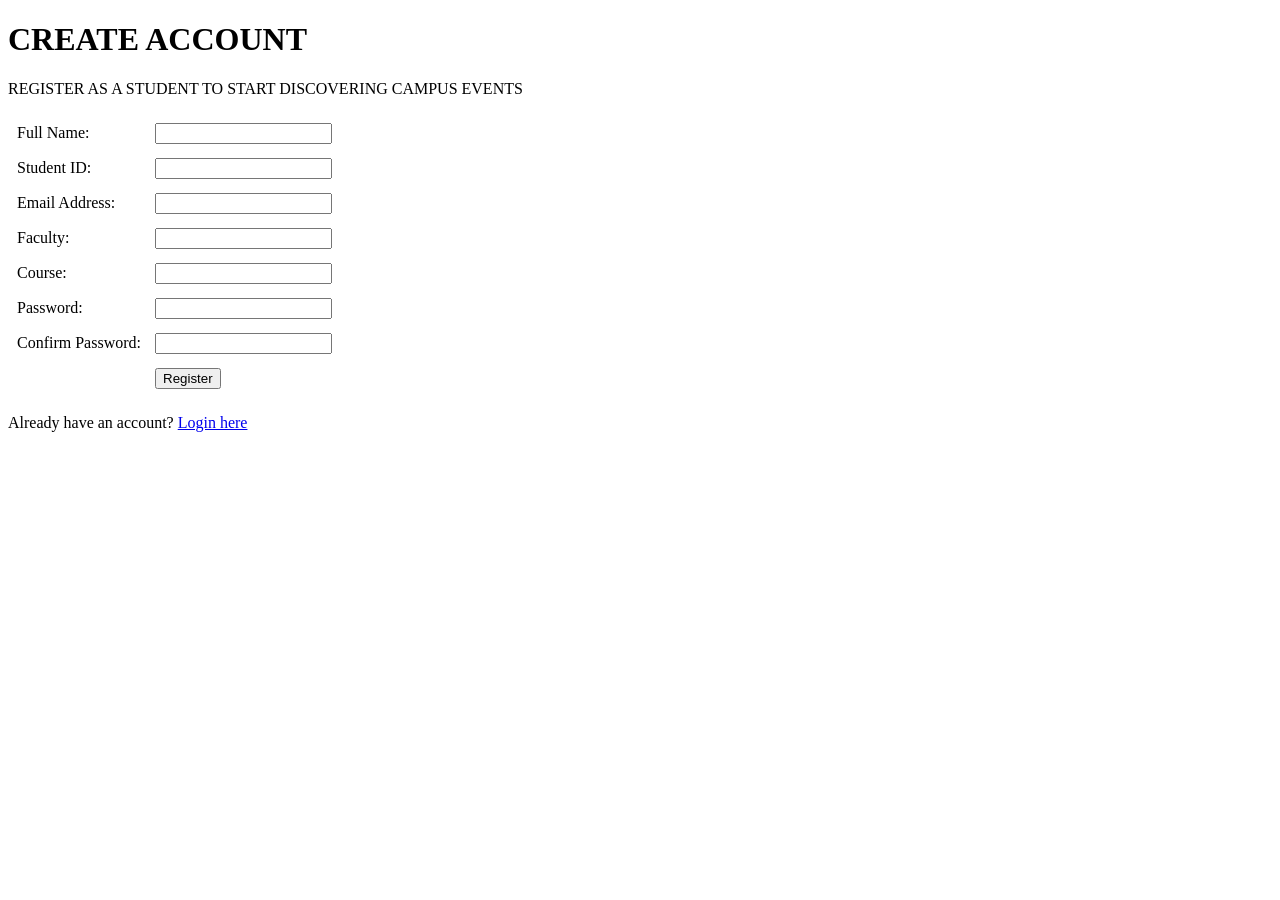
==== register.html @ cda1820b "Add admin and shared HTML pages" ====
<!doctype html>
<html>
  <head>
    <title>CampusConnect - Register</title>
    <meta charset="UTF-8" />
  </head>
  <body>
    <h1>CREATE ACCOUNT</h1>
    <p>REGISTER AS A STUDENT TO START DISCOVERING CAMPUS EVENTS</p>

    <form>
      <table border="0" cellspacing="4" cellpadding="5">
        <tr>
          <td>Full Name:</td>
          <td><input type="text" name="fullName" required /></td>
        </tr>
        <tr>
          <td>Student ID:</td>
          <td><input type="text" name="studentId" required /></td>
        </tr>
        <tr>
          <td>Email Address:</td>
          <td><input type="email" name="email" required /></td>
        </tr>
        <tr>
          <td>Faculty:</td>
          <td><input type="text" name="faculty" required /></td>
        </tr>
        <tr>
          <td>Course:</td>
          <td><input type="text" name="course" required /></td>
        </tr>
        <tr>
          <td>Password:</td>
          <td><input type="password" name="password" required /></td>
        </tr>
        <tr>
          <td>Confirm Password:</td>
          <td><input type="password" name="confirmPassword" required /></td>
        </tr>
        <tr>
          <td></td>
          <td><input type="button" value="Register" /></td>
        </tr>
      </table>
    </form>

    <p>
      Already have an account?
      <a href="index.html">Login here</a>
    </p>
  </body>
</html>
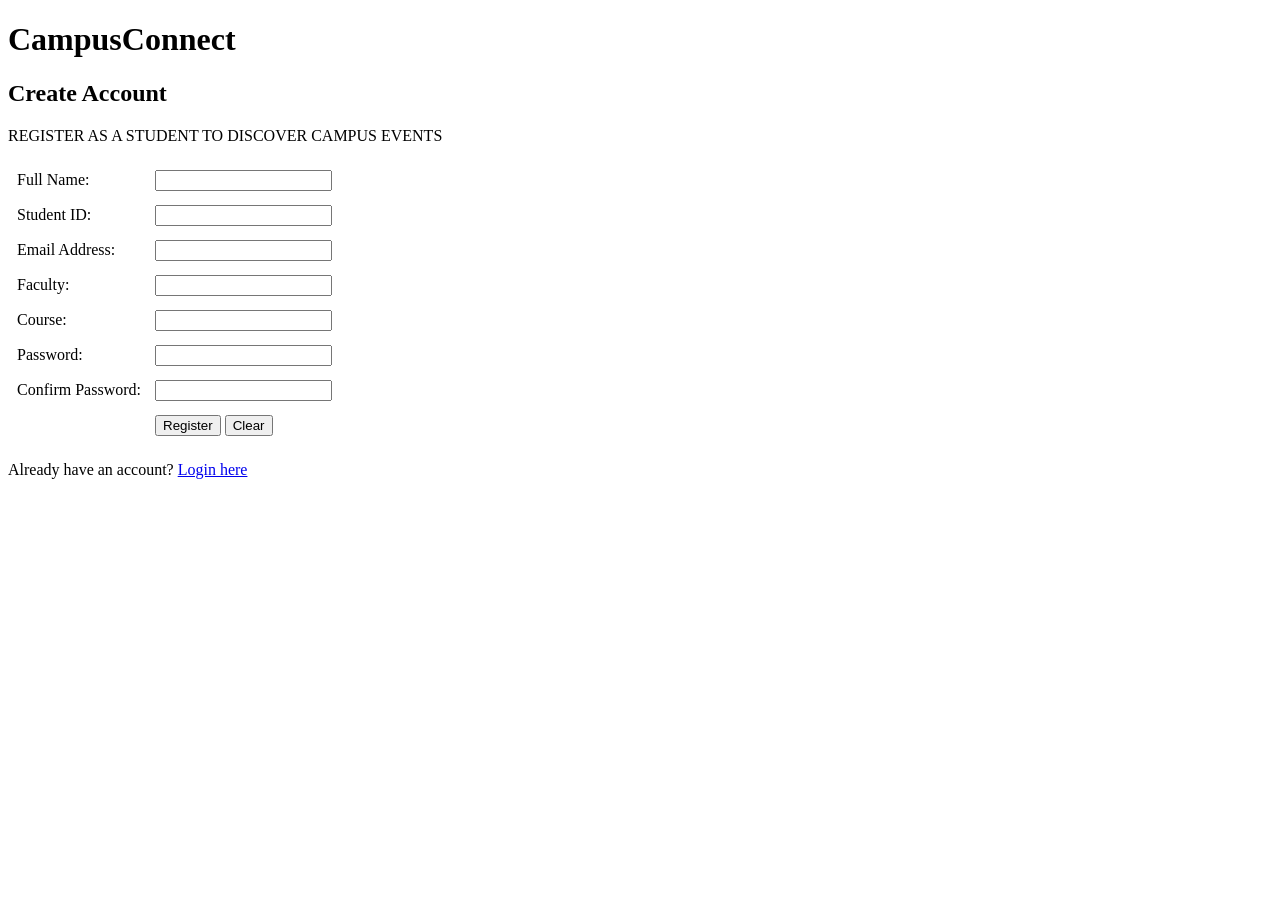
==== commit 540f0453: "Add functional storyboard buttons and navigation" ====
--- a/register.html
+++ b/register.html
@@ -1,27 +1,36 @@
 <!doctype html>
 <html>
   <head>
-    <title>CampusConnect - Register</title>
+    <title>CampusConnect - Create Account</title>
     <meta charset="UTF-8" />
   </head>
   <body>
-    <h1>CREATE ACCOUNT</h1>
-    <p>REGISTER AS A STUDENT TO START DISCOVERING CAMPUS EVENTS</p>
+    <h1>CampusConnect</h1>
+    <h2>Create Account</h2>
 
-    <form>
+    <p>REGISTER AS A STUDENT TO DISCOVER CAMPUS EVENTS</p>
+
+    <form onsubmit="return registerDemo(event);">
       <table border="0" cellspacing="4" cellpadding="5">
         <tr>
           <td>Full Name:</td>
-          <td><input type="text" name="fullName" required /></td>
+          <td>
+            <input type="text" name="fullName" required />
+          </td>
         </tr>
         <tr>
           <td>Student ID:</td>
-          <td><input type="text" name="studentId" required /></td>
+          <td>
+            <input type="text" name="studentId" required />
+          </td>
         </tr>
         <tr>
           <td>Email Address:</td>
-          <td><input type="email" name="email" required /></td>
+          <td>
+            <input type="email" name="email" required />
+          </td>
         </tr>
+
         <tr>
           <td>Faculty:</td>
           <td><input type="text" name="faculty" required /></td>
@@ -30,17 +39,30 @@
           <td>Course:</td>
           <td><input type="text" name="course" required /></td>
         </tr>
+
         <tr>
           <td>Password:</td>
-          <td><input type="password" name="password" required /></td>
+          <td>
+            <input type="password" id="password" name="password" required />
+          </td>
         </tr>
         <tr>
           <td>Confirm Password:</td>
-          <td><input type="password" name="confirmPassword" required /></td>
+          <td>
+            <input
+              type="password"
+              id="confirmPassword"
+              name="confirmPassword"
+              required
+            />
+          </td>
         </tr>
         <tr>
           <td></td>
-          <td><input type="button" value="Register" /></td>
+          <td>
+            <input type="submit" value="Register" />
+            <input type="reset" value="Clear" />
+          </td>
         </tr>
       </table>
     </form>
@@ -49,5 +71,26 @@
       Already have an account?
       <a href="index.html">Login here</a>
     </p>
+
+    <script>
+      function registerDemo(event) {
+        event.preventDefault();
+
+        var password = document.getElementById("password").value;
+
+        var confirmPassword = document.getElementById("confirmPassword").value;
+
+        if (password != confirmPassword) {
+          alert("Passwords do not match. Please try again.");
+          return false;
+        }
+
+        alert("Registration successful! (Storyboard demo only)");
+
+        window.location.href = "index.html";
+
+        return false;
+      }
+    </script>
   </body>
 </html>
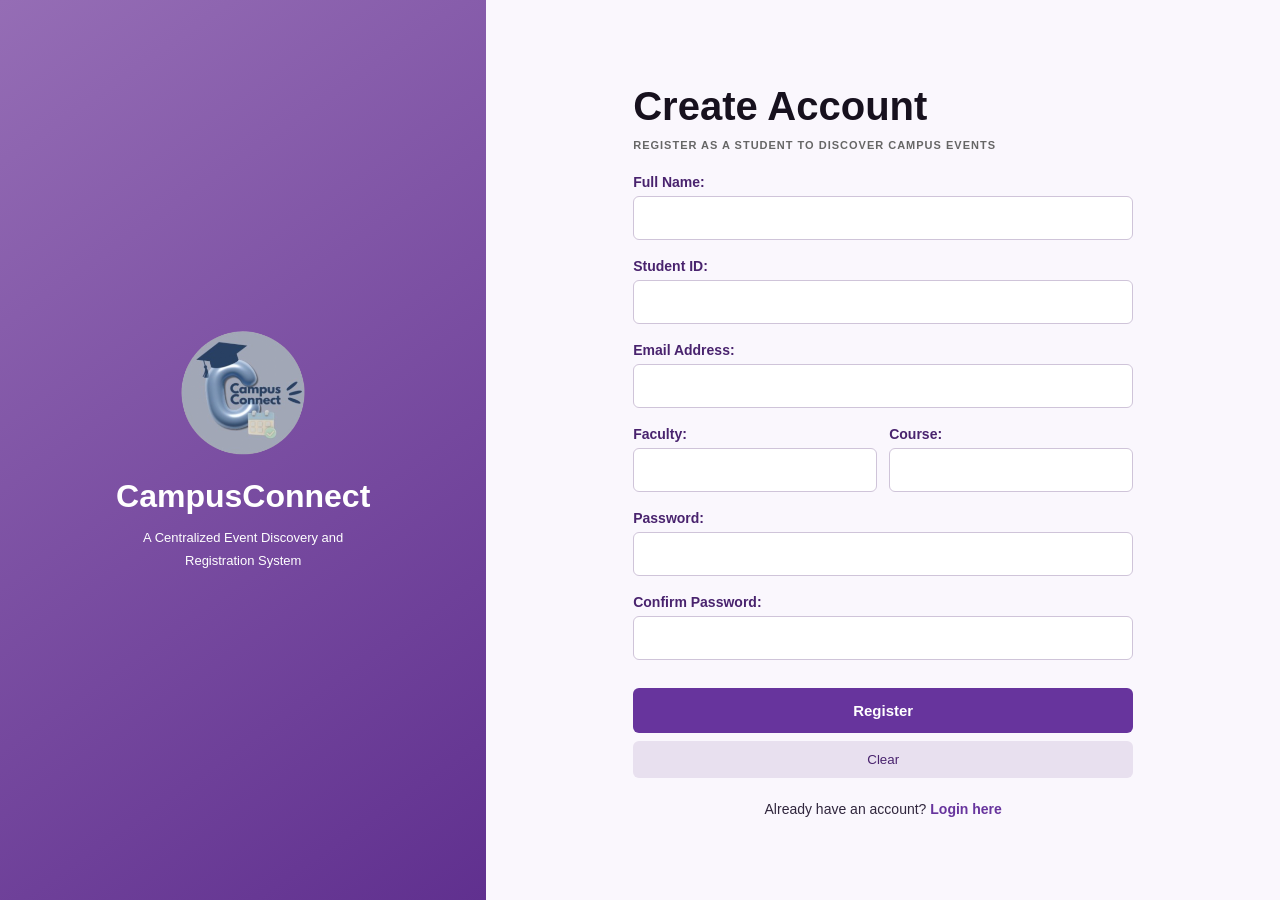
==== commit fced0bbf: "Complete CampusConnect interface styling and functionality" ====
--- a/register.html
+++ b/register.html
@@ -3,9 +3,14 @@
   <head>
     <title>CampusConnect - Create Account</title>
     <meta charset="UTF-8" />
+    <meta name="viewport" content="width=device-width, initial-scale=1.0" />
+    <link rel="stylesheet" href="css/style.css" />
   </head>
-  <body>
-    <h1>CampusConnect</h1>
+  <body class="register-page">
+    <h1>
+      <img src="images/logo.png" alt="CampusConnect Logo" class="auth-logo" />
+      CampusConnect
+    </h1>
     <h2>Create Account</h2>
 
     <p>REGISTER AS A STUDENT TO DISCOVER CAMPUS EVENTS</p>
--- a/css/style.css
+++ b/css/style.css
@@ -0,0 +1,2965 @@
+/* ====================================
+   CAMPUSCONNECT - SHARED STYLESHEET
+   ==================================== */
+
+/* GENERAL PAGE DESIGN */
+* {
+    box-sizing: border-box;
+}
+
+body {
+    font-family: Arial, sans-serif;
+    background-color: #f8f5fc;
+    color: #30263d;
+    margin: 0;
+    padding: 30px;
+}
+
+/* CAMPUSCONNECT HEADER */
+body>h1 {
+    background: linear-gradient(120deg, #542481, #9264b4);
+    color: white;
+    padding: 25px 30px;
+    margin: -30px -30px 20px;
+    font-size: 30px;
+}
+
+/* HEADINGS */
+h2 {
+    color: #49236e;
+    font-size: 27px;
+    margin-top: 25px;
+}
+
+h3 {
+    color: #67349d;
+    font-size: 19px;
+}
+
+/* NAVIGATION LINKS */
+body>a {
+    display: inline-block;
+    padding: 11px 17px;
+    margin: 5px 3px;
+    background-color: white;
+    color: #67349d;
+    border-radius: 6px;
+    font-weight: bold;
+    text-decoration: none;
+}
+
+body>a:hover {
+    background-color: #67349d;
+    color: white;
+}
+
+/* NORMAL LINKS */
+a {
+    color: #67349d;
+    text-decoration: none;
+}
+
+a:hover {
+    text-decoration: underline;
+}
+
+/* HORIZONTAL LINE */
+hr {
+    border: none;
+    border-top: 1px solid #e2d6ed;
+    margin: 20px 0;
+}
+
+/* DATA TABLES */
+table[border="1"] {
+    width: 100%;
+    background-color: white;
+    border-collapse: collapse;
+    border: 1px solid #e3dbea;
+    border-radius: 8px;
+    overflow: hidden;
+    box-shadow: 0 3px 12px rgba(75, 35, 110, 0.08);
+}
+
+table[border="1"] th {
+    background-color: #67349d;
+    color: white;
+    padding: 14px;
+    text-align: left;
+    border: 1px solid #e3dbea;
+}
+
+table[border="1"] td {
+    padding: 13px;
+    border: 1px solid #e3dbea;
+}
+
+table[border="1"] tr:hover td {
+    background-color: #f5edfb;
+}
+
+/* FORM TABLES */
+table[border="0"] {
+    background-color: transparent;
+}
+
+table[border="0"] td {
+    padding: 7px;
+}
+
+/* INPUT FIELDS */
+input[type="text"],
+input[type="email"],
+input[type="password"],
+input[type="number"],
+input[type="date"],
+input[type="time"],
+select,
+textarea {
+    padding: 11px;
+    border: 1px solid #cfc4d9;
+    border-radius: 6px;
+    font-family: Arial, sans-serif;
+    font-size: 14px;
+    background-color: white;
+}
+
+input:focus,
+select:focus,
+textarea:focus {
+    outline: 2px solid #b58cda;
+    outline-offset: 1px;
+}
+
+/* BUTTONS */
+input[type="button"],
+input[type="submit"],
+button {
+    background-color: #67349d;
+    color: white;
+    border: none;
+    border-radius: 6px;
+    padding: 11px 18px;
+    font-size: 14px;
+    font-weight: bold;
+    cursor: pointer;
+}
+
+input[type="button"]:hover,
+input[type="submit"]:hover,
+button:hover {
+    background-color: #50267f;
+}
+
+/* RESET BUTTON */
+input[type="reset"],
+input[value="Reset"] {
+    background-color: #e8e0ef;
+    color: #49236e;
+    border: none;
+    border-radius: 6px;
+    padding: 11px 18px;
+    cursor: pointer;
+}
+
+input[type="reset"]:hover,
+input[value="Reset"]:hover {
+    background-color: #d5c6e3;
+}
+
+/* REVOKE ACCESS BUTTON */
+input[value="Revoke Access"] {
+    background-color: #b83d56;
+    color: white;
+}
+
+input[value="Revoke Access"]:hover {
+    background-color: #922b43;
+}
+
+/* FORM CONTAINERS */
+body>form {
+    background-color: white;
+    padding: 20px;
+    border: 1px solid #e8e0ef;
+    border-radius: 8px;
+    max-width: 100%;
+    width: fit-content;
+}
+
+/* MOBILE VIEW */
+@media (max-width: 768px) {
+    body {
+        padding: 15px;
+    }
+
+    body>h1 {
+        margin: -15px -15px 20px;
+        padding: 20px;
+    }
+
+    table[border="1"] {
+        font-size: 12px;
+    }
+
+    table[border="1"] th,
+    table[border="1"] td {
+        padding: 8px;
+    }
+
+    input[type="text"],
+    input[type="email"],
+    select {
+        max-width: 100%;
+    }
+}
+
+/* ====================================
+   CAMPUSCONNECT - LOGIN PAGE
+   ==================================== */
+
+body.login-page {
+    display: grid;
+    grid-template-columns: 38% 62%;
+    grid-template-rows: 1fr auto auto auto auto 1fr;
+    min-height: 100vh;
+    margin: 0;
+    padding: 0;
+    background-color: #faf7fd;
+    font-family: Arial, sans-serif;
+}
+
+/* LEFT PURPLE SECTION */
+body.login-page>h1 {
+    grid-column: 1;
+    grid-row: 1 / 7;
+
+    display: flex;
+    flex-direction: column;
+    align-items: center;
+    justify-content: center;
+
+    min-height: 100vh;
+    margin: 0;
+    padding: 30px;
+
+    background: linear-gradient(145deg, #956db5, #60308f);
+    color: white;
+    text-align: center;
+    font-size: 32px;
+}
+
+/* LOGO SYMBOL */
+body.login-page>h1::before {
+    content: "🎓";
+    display: block;
+    font-size: 65px;
+    margin-bottom: 15px;
+}
+
+/* SYSTEM DESCRIPTION */
+body.login-page>h1::after {
+    content: "A Centralized Event Discovery and Registration System";
+    display: block;
+    font-size: 13px;
+    font-weight: normal;
+    line-height: 1.7;
+    max-width: 230px;
+    margin-top: 12px;
+}
+
+/* RIGHT SECTION HEADING */
+body.login-page>h2 {
+    grid-column: 2;
+    grid-row: 2;
+
+    width: min(460px, 85%);
+    margin: 0 auto 10px;
+
+    color: #17111e;
+    font-size: 40px;
+}
+
+/* SUBTITLE */
+body.login-page>p:first-of-type {
+    grid-column: 2;
+    grid-row: 3;
+
+    width: min(460px, 85%);
+    margin: 0 auto 25px;
+
+    color: #666;
+    font-size: 12px;
+    font-weight: bold;
+    letter-spacing: 1px;
+}
+
+/* LOGIN FORM */
+body.login-page>form {
+    grid-column: 2;
+    grid-row: 4;
+
+    width: min(460px, 85%);
+    max-width: none;
+    margin: 0 auto;
+    padding: 25px;
+
+    background-color: white;
+    border: 1px solid #e6dcec;
+    border-radius: 10px;
+    box-shadow: 0 5px 20px rgba(80, 40, 120, 0.08);
+}
+
+/* LOGIN FORM TABLE */
+body.login-page form table {
+    width: 100%;
+}
+
+/* FORM LABELS */
+body.login-page form td {
+    padding: 9px 5px;
+    font-size: 14px;
+}
+
+/* TEXT FIELDS */
+body.login-page input[type="text"],
+body.login-page input[type="password"] {
+    width: 100%;
+    padding: 12px;
+    border: 1px solid #cfc4d9;
+    border-radius: 6px;
+}
+
+/* RADIO BUTTONS */
+body.login-page input[type="radio"] {
+    accent-color: #67349d;
+    cursor: pointer;
+}
+
+/* LOGIN BUTTON */
+body.login-page input[type="submit"] {
+    width: 100%;
+    padding: 13px;
+    margin-top: 15px;
+
+    background-color: #67349d;
+    color: white;
+    border: none;
+    border-radius: 6px;
+
+    font-size: 15px;
+    font-weight: bold;
+    cursor: pointer;
+}
+
+body.login-page input[type="submit"]:hover {
+    background-color: #50267f;
+}
+
+/* REGISTER LINK */
+body.login-page>p:last-of-type {
+    grid-column: 2;
+    grid-row: 5;
+
+    width: min(460px, 85%);
+    margin: 20px auto 0;
+
+    text-align: center;
+    font-size: 14px;
+}
+
+body.login-page>p:last-of-type a {
+    color: #67349d;
+    font-weight: bold;
+}
+
+/* MOBILE SCREEN */
+@media (max-width: 768px) {
+
+    body.login-page {
+        grid-template-columns: 100%;
+        grid-template-rows: auto auto auto auto auto;
+        padding-bottom: 35px;
+    }
+
+    body.login-page>h1 {
+        grid-column: 1;
+        grid-row: 1;
+        min-height: 200px;
+        font-size: 26px;
+    }
+
+    body.login-page>h2 {
+        grid-column: 1;
+        grid-row: 2;
+        margin-top: 30px;
+        font-size: 32px;
+    }
+
+    body.login-page>p:first-of-type {
+        grid-column: 1;
+        grid-row: 3;
+    }
+
+    body.login-page>form {
+        grid-column: 1;
+        grid-row: 4;
+        padding: 15px;
+    }
+
+    body.login-page>p:last-of-type {
+        grid-column: 1;
+        grid-row: 5;
+    }
+}
+
+/* ====================================
+   CAMPUSCONNECT - REGISTER PAGE
+   ==================================== */
+
+body.register-page {
+    display: grid;
+    grid-template-columns: 38% 62%;
+    grid-template-rows: 1fr auto auto auto auto 1fr;
+    min-height: 100vh;
+    margin: 0;
+    padding: 0;
+    background-color: #faf7fd;
+    font-family: Arial, sans-serif;
+}
+
+/* LEFT PURPLE SECTION */
+body.register-page>h1 {
+    grid-column: 1;
+    grid-row: 1 / 7;
+
+    display: flex;
+    flex-direction: column;
+    align-items: center;
+    justify-content: center;
+
+    min-height: 100vh;
+    margin: 0;
+    padding: 30px;
+
+    background: linear-gradient(145deg, #956db5, #60308f);
+    color: white;
+    text-align: center;
+    font-size: 32px;
+}
+
+/* LOGO SYMBOL */
+body.register-page>h1::before {
+    content: "🎓";
+    display: block;
+    font-size: 65px;
+    margin-bottom: 15px;
+}
+
+/* SYSTEM DESCRIPTION */
+body.register-page>h1::after {
+    content: "A Centralized Event Discovery and Registration System";
+    display: block;
+    font-size: 13px;
+    font-weight: normal;
+    line-height: 1.7;
+    max-width: 230px;
+    margin-top: 12px;
+}
+
+/* CREATE ACCOUNT HEADING */
+body.register-page>h2 {
+    grid-column: 2;
+    grid-row: 2;
+
+    width: min(500px, 88%);
+    margin: 0 auto 10px;
+
+    color: #17111e;
+    font-size: 40px;
+}
+
+/* SUBTITLE */
+body.register-page>p:first-of-type {
+    grid-column: 2;
+    grid-row: 3;
+
+    width: min(500px, 88%);
+    margin: 0 auto 20px;
+
+    color: #666;
+    font-size: 11px;
+    font-weight: bold;
+    letter-spacing: 1px;
+}
+
+/* REGISTRATION FORM */
+body.register-page>form {
+    grid-column: 2;
+    grid-row: 4;
+
+    width: min(500px, 88%);
+    max-width: none;
+    margin: 0 auto;
+    padding: 0;
+
+    background: transparent;
+    border: none;
+    border-radius: 0;
+    box-shadow: none;
+}
+
+/* FORM TABLE LAYOUT */
+body.register-page form table {
+    display: block;
+    width: 100%;
+}
+
+body.register-page form tbody {
+    display: grid;
+    grid-template-columns: 1fr 1fr;
+    gap: 12px;
+}
+
+/* EACH FORM ROW */
+body.register-page form tr {
+    display: flex;
+    flex-direction: column;
+    grid-column: span 2;
+    min-width: 0;
+}
+
+/* FACULTY AND COURSE SIDE BY SIDE */
+body.register-page form tr:nth-child(4),
+body.register-page form tr:nth-child(5) {
+    grid-column: span 1;
+}
+
+/* FORM CELLS */
+body.register-page form td {
+    display: block;
+    width: 100%;
+    padding: 3px 0;
+    font-size: 14px;
+}
+
+/* FIELD LABELS */
+body.register-page form td:first-child {
+    color: #49236e;
+    font-weight: bold;
+}
+
+/* TEXT INPUTS */
+body.register-page input[type="text"],
+body.register-page input[type="email"],
+body.register-page input[type="password"] {
+    width: 100%;
+    height: 44px;
+    padding: 12px;
+
+    background-color: white;
+    border: 1px solid #cfc4d9;
+    border-radius: 6px;
+    font-size: 14px;
+}
+
+/* INPUT FOCUS */
+body.register-page input:focus {
+    outline: 2px solid #b58cda;
+    outline-offset: 1px;
+}
+
+/* REGISTER BUTTON ROW */
+body.register-page form tr:last-child td:first-child:empty {
+    display: none;
+}
+
+/* REGISTER BUTTON */
+body.register-page input[type="submit"] {
+    width: 100%;
+    height: 45px;
+    margin-top: 10px;
+
+    background-color: #67349d;
+    color: white;
+    border: none;
+    border-radius: 6px;
+
+    font-size: 15px;
+    font-weight: bold;
+    cursor: pointer;
+}
+
+body.register-page input[type="submit"]:hover {
+    background-color: #50267f;
+}
+
+/* CLEAR BUTTON, IF PRESENT */
+body.register-page input[type="reset"] {
+    width: 100%;
+    margin-top: 8px;
+}
+
+/* LOGIN LINK */
+body.register-page>p:last-of-type {
+    grid-column: 2;
+    grid-row: 5;
+
+    width: min(500px, 88%);
+    margin: 20px auto 0;
+
+    text-align: center;
+    font-size: 14px;
+}
+
+body.register-page>p:last-of-type a {
+    color: #67349d;
+    font-weight: bold;
+}
+
+/* MOBILE SCREEN */
+@media (max-width: 768px) {
+
+    body.register-page {
+        grid-template-columns: 100%;
+        grid-template-rows: auto auto auto auto auto;
+        padding-bottom: 35px;
+    }
+
+    body.register-page>h1 {
+        grid-column: 1;
+        grid-row: 1;
+        min-height: 190px;
+        font-size: 26px;
+    }
+
+    body.register-page>h2 {
+        grid-column: 1;
+        grid-row: 2;
+        margin-top: 30px;
+        font-size: 32px;
+    }
+
+    body.register-page>p:first-of-type {
+        grid-column: 1;
+        grid-row: 3;
+    }
+
+    body.register-page>form {
+        grid-column: 1;
+        grid-row: 4;
+    }
+
+    body.register-page>p:last-of-type {
+        grid-column: 1;
+        grid-row: 5;
+    }
+}
+
+@media (max-width: 480px) {
+
+    body.register-page form tr:nth-child(4),
+    body.register-page form tr:nth-child(5) {
+        grid-column: span 2;
+    }
+}
+
+/* ====================================
+   CAMPUSCONNECT - ADMIN DASHBOARD
+   ==================================== */
+
+/* ADMIN PAGE BACKGROUND */
+body.admin-page {
+    background-color: #f8f5fc;
+    min-height: 100vh;
+    padding: 30px;
+    color: #30263d;
+}
+
+/* HEADER */
+body.admin-page>h1 {
+    background: linear-gradient(120deg, #542481, #9264b4);
+    color: white;
+    padding: 28px 35px;
+    margin: -30px -30px 25px;
+    font-size: 30px;
+}
+
+/* NAVIGATION */
+body.admin-page>a {
+    display: inline-block;
+    background-color: white;
+    color: #67349d;
+    padding: 12px 20px;
+    margin: 3px;
+    border-radius: 7px;
+    font-weight: bold;
+    text-decoration: none;
+}
+
+body.admin-page>a:hover {
+    background-color: #67349d;
+    color: white;
+}
+
+/* DIVIDER */
+body.admin-page>hr {
+    border: none;
+    border-top: 1px solid #e3d9ec;
+    margin: 25px 0;
+}
+
+/* SECTION HEADINGS */
+body.admin-page>h2 {
+    color: #49236e;
+    font-size: 28px;
+    margin-bottom: 25px;
+}
+
+body.admin-page>h3 {
+    color: #67349d;
+    font-size: 20px;
+    margin-top: 30px;
+    margin-bottom: 18px;
+}
+
+/* ====================================
+   SYSTEM OVERVIEW STATISTICS
+   ==================================== */
+
+body.admin-page>table[border="1"]:first-of-type {
+    width: 100%;
+    background: transparent;
+    border: none;
+    border-collapse: separate;
+    border-spacing: 12px 0;
+    box-shadow: none;
+    table-layout: fixed;
+}
+
+/* STATISTIC TITLES */
+body.admin-page>table:first-of-type th {
+    background-color: #eee5f6;
+    color: #67349d;
+    text-align: center;
+    font-size: 15px;
+    padding: 20px;
+    border: 1px solid #e5d9f0;
+    border-bottom: none;
+    border-radius: 10px 10px 0 0;
+}
+
+/* STATISTIC NUMBERS */
+body.admin-page>table:first-of-type td {
+    background-color: white;
+    color: #67349d;
+    text-align: center;
+    font-size: 36px;
+    font-weight: bold;
+    padding: 20px;
+    border: 1px solid #e5d9f0;
+    border-top: none;
+    border-radius: 0 0 10px 10px;
+}
+
+/* ====================================
+   SEARCH ORGANIZER FORM
+   ==================================== */
+
+body.admin-page>form {
+    background-color: white;
+    padding: 22px;
+    border: 1px solid #e5d9f0;
+    border-radius: 10px;
+    width: fit-content;
+    max-width: 100%;
+    box-shadow: 0 3px 12px rgba(75, 35, 110, 0.05);
+}
+
+body.admin-page form table {
+    background-color: transparent;
+}
+
+body.admin-page form td {
+    padding: 8px;
+}
+
+body.admin-page input[type="text"] {
+    padding: 12px;
+    border: 1px solid #cfc4d9;
+    border-radius: 6px;
+    font-size: 14px;
+}
+
+/* SEARCH BUTTON */
+body.admin-page input[value="Search"] {
+    background-color: #67349d;
+    color: white;
+    border: none;
+    padding: 12px 20px;
+    border-radius: 6px;
+    cursor: pointer;
+}
+
+body.admin-page input[value="Search"]:hover {
+    background-color: #50267f;
+}
+
+/* RESET BUTTON */
+body.admin-page input[value="Reset"] {
+    background-color: #e8e0ef;
+    color: #49236e;
+    border: none;
+    padding: 12px 20px;
+    border-radius: 6px;
+    cursor: pointer;
+}
+
+/* ====================================
+   ORGANIZER INFORMATION TABLE
+   ==================================== */
+
+body.admin-page>table[border="1"]:last-of-type {
+    width: 100%;
+    border-collapse: collapse;
+    background-color: white;
+    border: 1px solid #e3dbea;
+    border-radius: 10px;
+    overflow: hidden;
+    box-shadow: 0 4px 15px rgba(75, 35, 110, 0.07);
+}
+
+body.admin-page>table:last-of-type th {
+    background-color: #67349d;
+    color: white;
+    padding: 16px;
+    text-align: left;
+}
+
+body.admin-page>table:last-of-type td {
+    padding: 15px;
+    border: 1px solid #e3dbea;
+}
+
+body.admin-page>table:last-of-type tr:hover td {
+    background-color: #f3ebfa;
+}
+
+/* VIEW BUTTON */
+body.admin-page input[value="View"] {
+    background-color: #67349d;
+    color: white;
+    border: none;
+    border-radius: 6px;
+    padding: 10px 20px;
+    font-weight: bold;
+    cursor: pointer;
+}
+
+body.admin-page input[value="View"]:hover {
+    background-color: #50267f;
+}
+
+/* MOBILE SCREEN */
+@media (max-width: 768px) {
+    body.admin-page {
+        padding: 15px;
+    }
+
+    body.admin-page>h1 {
+        margin: -15px -15px 20px;
+    }
+
+    body.admin-page>table:first-of-type th {
+        font-size: 12px;
+        padding: 12px 5px;
+    }
+
+    body.admin-page>table:first-of-type td {
+        font-size: 24px;
+        padding: 12px 5px;
+    }
+
+    body.admin-page>table:last-of-type {
+        display: block;
+        overflow-x: auto;
+    }
+
+    body.admin-page>form {
+        overflow-x: auto;
+    }
+}
+
+/* ====================================
+   CAMPUSCONNECT - MONITOR EVENTS
+   ==================================== */
+
+/* PAGE BACKGROUND */
+body.monitor-events-page {
+    background-color: #f8f5fc;
+    min-height: 100vh;
+}
+
+/* EVENT OVERVIEW CARDS */
+body.monitor-events-page>table[border="1"]:first-of-type {
+    width: 100%;
+    border: none;
+    border-collapse: separate;
+    border-spacing: 12px 0;
+    table-layout: fixed;
+    background: transparent;
+    box-shadow: none;
+}
+
+/* CARD HEADINGS */
+body.monitor-events-page>table:first-of-type th {
+    background-color: #eee5f6;
+    color: #67349d;
+    text-align: center;
+    padding: 20px;
+    border: 1px solid #e5d9f0;
+    border-bottom: none;
+    border-radius: 10px 10px 0 0;
+}
+
+/* CARD NUMBERS */
+body.monitor-events-page>table:first-of-type td {
+    background-color: white;
+    color: #67349d;
+    font-size: 36px;
+    font-weight: bold;
+    text-align: center;
+    padding: 20px;
+    border: 1px solid #e5d9f0;
+    border-top: none;
+    border-radius: 0 0 10px 10px;
+}
+
+/* SEARCH EVENTS SECTION */
+body.monitor-events-page>form {
+    background-color: white;
+    padding: 22px;
+    border: 1px solid #e5d9f0;
+    border-radius: 10px;
+    width: fit-content;
+    max-width: 100%;
+    overflow-x: auto;
+    box-shadow: 0 3px 12px rgba(75, 35, 110, 0.05);
+}
+
+/* EVENT LIST */
+body.monitor-events-page>table[border="1"]:last-of-type {
+    width: 100%;
+    border-collapse: collapse;
+    background-color: white;
+    border-radius: 10px;
+    overflow: hidden;
+    box-shadow: 0 4px 15px rgba(75, 35, 110, 0.07);
+}
+
+/* EVENT TABLE HEADER */
+body.monitor-events-page>table:last-of-type th {
+    background-color: #67349d;
+    color: white;
+    padding: 15px;
+    text-align: left;
+}
+
+/* EVENT TABLE DATA */
+body.monitor-events-page>table:last-of-type td {
+    padding: 14px;
+    border: 1px solid #e3dbea;
+}
+
+/* HOVER EFFECT */
+body.monitor-events-page>table:last-of-type tr:hover td {
+    background-color: #f3ebfa;
+}
+
+/* VIEW EVENT BUTTON */
+body.monitor-events-page input[value="View"] {
+    background-color: #67349d;
+    color: white;
+    border-radius: 6px;
+    padding: 10px 18px;
+}
+
+body.monitor-events-page input[value="View"]:hover {
+    background-color: #50267f;
+}
+
+/* MOBILE SCREEN */
+@media (max-width: 768px) {
+    body.monitor-events-page>table:first-of-type th {
+        font-size: 12px;
+        padding: 10px 5px;
+    }
+
+    body.monitor-events-page>table:first-of-type td {
+        font-size: 24px;
+        padding: 12px 5px;
+    }
+
+    body.monitor-events-page>table:last-of-type {
+        display: block;
+        overflow-x: auto;
+    }
+}
+
+/* ====================================
+   STUDENT DASHBOARD
+   ==================================== */
+
+body.student-page {
+    background-color: #f8f5fc;
+    min-height: 100vh;
+    margin: 0;
+    padding: 0;
+}
+
+/* NAVIGATION BAR */
+body.student-page>header {
+    background: linear-gradient(120deg, #542481, #9264b4);
+    padding: 15px 30px;
+}
+
+body.student-page header nav table {
+    width: 100%;
+    border-collapse: collapse;
+    background: transparent;
+}
+
+body.student-page header nav td {
+    border: none;
+    padding: 12px;
+}
+
+body.student-page header strong {
+    color: white;
+    font-size: 25px;
+}
+
+body.student-page header nav a {
+    color: white;
+    font-size: 15px;
+    font-weight: bold;
+    text-decoration: none;
+    padding: 12px 16px;
+    border-radius: 6px;
+}
+
+body.student-page header nav a:hover {
+    background-color: rgba(255, 255, 255, 0.2);
+}
+
+/* ACTIVE DASHBOARD LINK */
+body.student-page header nav a[href="student-dashboard.html"] {
+    background-color: rgba(255, 255, 255, 0.2);
+}
+
+/* MAIN CONTENT */
+body.student-page main {
+    padding: 35px;
+}
+
+/* DASHBOARD HEADER */
+body.student-page .dashboard-header h1 {
+    color: #49236e;
+    font-size: 30px;
+    margin-bottom: 10px;
+}
+
+body.student-page .dashboard-header p {
+    color: #665875;
+    font-size: 16px;
+    margin-bottom: 30px;
+}
+
+/* ====================================
+   EVENT OVERVIEW CARDS
+   ==================================== */
+
+body.student-page .event-overview table {
+    width: 100%;
+    border-collapse: separate;
+    border-spacing: 12px;
+    table-layout: fixed;
+    background: transparent;
+}
+
+body.student-page .event-overview td {
+    background-color: white;
+    border: 1px solid #e5d9f0;
+    border-radius: 10px;
+    text-align: center;
+    padding: 30px 15px;
+    box-shadow: 0 4px 12px rgba(75, 35, 110, 0.06);
+}
+
+body.student-page .event-overview td:hover {
+    background-color: #f3ebfa;
+}
+
+/* STATISTIC NUMBERS */
+body.student-page .event-overview h2 {
+    color: #67349d;
+    font-size: 38px;
+    margin: 0 0 12px;
+}
+
+/* STATISTIC LABELS */
+body.student-page .event-overview a {
+    color: #67349d;
+    font-size: 16px;
+    font-weight: bold;
+    text-decoration: none;
+}
+
+body.student-page .event-overview a:hover {
+    text-decoration: underline;
+}
+
+/* ====================================
+   UPCOMING EVENTS
+   ==================================== */
+
+body.student-page .upcoming-events {
+    margin-top: 35px;
+}
+
+body.student-page .upcoming-events h2 {
+    color: #49236e;
+    font-size: 26px;
+    margin-bottom: 15px;
+}
+
+body.student-page .upcoming-events>a {
+    display: inline-block;
+    color: #67349d;
+    font-weight: bold;
+    text-decoration: none;
+    margin-bottom: 20px;
+}
+
+body.student-page .upcoming-events>a:hover {
+    text-decoration: underline;
+}
+
+/* UPCOMING EVENT TABLE */
+body.student-page .upcoming-events table {
+    width: 100%;
+    border-collapse: collapse;
+    background-color: white;
+    border-radius: 10px;
+    overflow: hidden;
+    box-shadow: 0 4px 15px rgba(75, 35, 110, 0.07);
+}
+
+body.student-page .upcoming-events th {
+    background-color: #67349d;
+    color: white;
+    padding: 16px;
+    text-align: left;
+}
+
+body.student-page .upcoming-events td {
+    padding: 16px;
+    border: 1px solid #e3dbea;
+}
+
+body.student-page .upcoming-events tbody tr:hover td {
+    background-color: #f3ebfa;
+}
+
+/* MOBILE VIEW */
+@media (max-width: 768px) {
+    body.student-page>header {
+        padding: 12px;
+        overflow-x: auto;
+    }
+
+    body.student-page header nav table {
+        min-width: 550px;
+    }
+
+    body.student-page main {
+        padding: 15px;
+    }
+
+    body.student-page .event-overview table,
+    body.student-page .event-overview tbody,
+    body.student-page .event-overview tr,
+    body.student-page .event-overview td {
+        display: block;
+        width: 100%;
+    }
+
+    body.student-page .event-overview table {
+        border-spacing: 0;
+    }
+
+    body.student-page .event-overview td {
+        margin-bottom: 12px;
+    }
+
+    body.student-page .upcoming-events table {
+        display: block;
+        overflow-x: auto;
+    }
+}
+
+/* ====================================
+   CAMPUSCONNECT - DISCOVER EVENTS
+   ==================================== */
+
+/* PAGE BACKGROUND */
+body.student-events-page {
+    background-color: #f8f5fc;
+    min-height: 100vh;
+}
+
+/* PAGE HEADER */
+body.student-events-page .page-header {
+    margin-bottom: 30px;
+}
+
+body.student-events-page .page-header h1 {
+    color: #49236e;
+    font-size: 30px;
+    margin-bottom: 10px;
+}
+
+body.student-events-page .page-header p {
+    color: #665875;
+    font-size: 16px;
+}
+
+/* ====================================
+   SEARCH AND FILTER SECTION
+   ==================================== */
+
+body.student-events-page .search-filter {
+    background-color: white;
+    padding: 20px;
+    border: 1px solid #e5d9f0;
+    border-radius: 10px;
+    margin-bottom: 30px;
+    box-shadow: 0 3px 12px rgba(75, 35, 110, 0.05);
+}
+
+body.student-events-page .search-filter table {
+    width: 100%;
+    border-collapse: separate;
+    border-spacing: 5px;
+}
+
+body.student-events-page .search-filter td {
+    padding: 5px;
+}
+
+/* SEARCH INPUT */
+body.student-events-page input[type="search"] {
+    width: 100%;
+    padding: 12px;
+    border: 1px solid #cfc4d9;
+    border-radius: 6px;
+    font-size: 14px;
+    font-family: Arial, sans-serif;
+}
+
+/* CATEGORY FILTER */
+body.student-events-page .search-filter select {
+    padding: 12px;
+    border: 1px solid #cfc4d9;
+    border-radius: 6px;
+    background-color: white;
+}
+
+/* DATE FILTER */
+body.student-events-page input[type="date"] {
+    padding: 12px;
+    border: 1px solid #cfc4d9;
+    border-radius: 6px;
+}
+
+/* SEARCH BUTTON */
+body.student-events-page .search-filter button {
+    background-color: #67349d;
+    color: white;
+    padding: 12px 20px;
+    border: none;
+    border-radius: 6px;
+    font-weight: bold;
+    cursor: pointer;
+}
+
+body.student-events-page .search-filter button:hover {
+    background-color: #50267f;
+}
+
+/* RESET BUTTON */
+body.student-events-page .search-filter button:last-child {
+    background-color: #e8e0ef;
+    color: #49236e;
+}
+
+/* ====================================
+   EVENT LIST SECTION
+   ==================================== */
+
+body.student-events-page #event-list {
+    margin-top: 25px;
+}
+
+/* TWO-COLUMN EVENT LAYOUT */
+body.student-events-page #event-list>table {
+    width: 100%;
+    border-collapse: separate;
+    border-spacing: 15px;
+    table-layout: fixed;
+    background: transparent;
+}
+
+/* EVENT CARD CONTAINER */
+body.student-events-page #event-container>tr>td {
+    width: 50%;
+    padding: 0;
+    border: none;
+    vertical-align: top;
+}
+
+/* INDIVIDUAL EVENT CARD */
+body.student-events-page .event-card {
+    background-color: white;
+    border: 1px solid #e5d9f0;
+    border-radius: 10px;
+    overflow: hidden;
+    height: 100%;
+    box-shadow: 0 4px 15px rgba(75, 35, 110, 0.07);
+    transition: transform 0.2s, box-shadow 0.2s;
+}
+
+body.student-events-page .event-card:hover {
+    transform: translateY(-3px);
+    box-shadow: 0 7px 20px rgba(75, 35, 110, 0.13);
+}
+
+/* REMOVE INNER TABLE BORDERS */
+body.student-events-page .event-card table {
+    width: 100%;
+    height: 100%;
+    border: none;
+    border-collapse: collapse;
+    box-shadow: none;
+    background: transparent;
+}
+
+body.student-events-page .event-card td {
+    padding: 20px;
+    border: none;
+    background-color: white;
+    vertical-align: top;
+}
+
+/* EVENT IMAGE */
+body.student-events-page .event-card img {
+    display: block;
+    width: 100%;
+    height: 210px;
+    object-fit: cover;
+    border-radius: 7px;
+    margin-bottom: 18px;
+}
+
+/* EVENT TITLE */
+body.student-events-page .event-card h2 {
+    color: #49236e;
+    font-size: 22px;
+    margin: 12px 0;
+}
+
+/* EVENT INFORMATION */
+body.student-events-page .event-card p {
+    color: #665875;
+    font-size: 14px;
+    line-height: 1.7;
+    margin: 12px 0;
+}
+
+/* FREE EVENT TEXT */
+body.student-events-page .event-card strong {
+    color: #67349d;
+    font-weight: bold;
+}
+
+/* VIEW DETAILS BUTTON */
+body.student-events-page .event-card a {
+    display: inline-block;
+    background-color: #67349d;
+    color: white;
+    padding: 11px 20px;
+    border-radius: 6px;
+    font-size: 14px;
+    font-weight: bold;
+    text-decoration: none;
+}
+
+body.student-events-page .event-card a:hover {
+    background-color: #50267f;
+}
+
+/* NO EVENTS MESSAGE */
+body.student-events-page #no-events {
+    text-align: center;
+    background-color: white;
+    color: #665875;
+    padding: 30px;
+    border-radius: 10px;
+    border: 1px solid #e5d9f0;
+}
+
+body.student-events-page #no-events[hidden] {
+    display: none;
+}
+
+/* ====================================
+   MOBILE SCREEN
+   ==================================== */
+
+@media (max-width: 768px) {
+
+    body.student-events-page .search-filter {
+        padding: 15px;
+    }
+
+    body.student-events-page .search-filter tr {
+        display: flex;
+        flex-wrap: wrap;
+        gap: 8px;
+    }
+
+    body.student-events-page .search-filter td {
+        display: block;
+    }
+
+    body.student-events-page #event-list>table,
+    body.student-events-page #event-container,
+    body.student-events-page #event-container>tr,
+    body.student-events-page #event-container>tr>td {
+        display: block;
+        width: 100%;
+    }
+
+    body.student-events-page #event-container>tr>td {
+        margin-bottom: 20px;
+    }
+}
+
+/* ====================================
+   CAMPUSCONNECT - EVENT DETAILS PAGE
+   ==================================== */
+
+/* PAGE BACKGROUND */
+body.student-details-page {
+    background-color: #f8f5fc;
+    min-height: 100vh;
+}
+
+/* BACK TO EVENTS LINK */
+body.student-details-page main>p>a {
+    display: inline-block;
+    color: #67349d;
+    font-size: 15px;
+    font-weight: bold;
+    text-decoration: none;
+    margin-bottom: 25px;
+}
+
+body.student-details-page main>p>a:hover {
+    text-decoration: underline;
+}
+
+/* ====================================
+   EVENT DETAILS CONTAINER
+   ==================================== */
+
+body.student-details-page #event-details {
+    background-color: white;
+    border: 1px solid #e5d9f0;
+    border-radius: 12px;
+    padding: 25px;
+    box-shadow: 0 4px 15px rgba(75, 35, 110, 0.08);
+}
+
+/* MAIN EVENT TABLE */
+body.student-details-page #event-details>table {
+    width: 100%;
+    border-collapse: collapse;
+    background: transparent;
+}
+
+/* IMAGE AND INFORMATION COLUMNS */
+body.student-details-page #event-details>table>tbody>tr:first-child>td {
+    padding: 20px;
+    vertical-align: top;
+}
+
+/* EVENT IMAGE */
+body.student-details-page #event-image {
+    display: block;
+    width: 100%;
+    height: 320px;
+    object-fit: cover;
+    border-radius: 10px;
+}
+
+/* EVENT TITLE */
+body.student-details-page #event-name {
+    color: #49236e;
+    font-size: 32px;
+    margin-top: 0;
+    margin-bottom: 18px;
+}
+
+/* EVENT CATEGORY */
+body.student-details-page #event-category {
+    color: #67349d;
+    font-weight: bold;
+    font-size: 15px;
+}
+
+/* FREE EVENT LABEL */
+body.student-details-page #event-details strong {
+    color: #67349d;
+}
+
+/* EVENT DESCRIPTION */
+body.student-details-page #event-description {
+    color: #665875;
+    font-size: 15px;
+    line-height: 1.8;
+    margin: 20px 0;
+}
+
+/* ====================================
+   EVENT INFORMATION
+   ==================================== */
+
+/* DATE, LOCATION, TIME, DEADLINE */
+body.student-details-page #event-details table table {
+    width: 100%;
+    background-color: #f8f5fc;
+    border-radius: 8px;
+    border-collapse: separate;
+    border-spacing: 0;
+    padding: 12px;
+}
+
+/* INFORMATION CELLS */
+body.student-details-page #event-details table table td {
+    padding: 12px 8px;
+    color: #4b4058;
+    font-size: 14px;
+    border: none;
+}
+
+/* INFORMATION LABELS */
+body.student-details-page #event-details table table strong {
+    color: #49236e;
+    font-weight: bold;
+}
+
+/* ====================================
+   EVENT NOTICE
+   ==================================== */
+
+body.student-details-page #event-notice {
+    background-color: #fff2e5;
+    color: #9a5b18;
+    border: 1px solid #f3d6ae;
+    padding: 12px;
+    border-radius: 6px;
+    font-weight: bold;
+    font-size: 14px;
+    margin-bottom: 20px;
+}
+
+body.student-details-page #event-notice[hidden] {
+    display: none;
+}
+
+/* ====================================
+   EVENT ACTION BUTTONS
+   ==================================== */
+
+/* BUTTON CONTAINER */
+body.student-details-page #event-details>table>tbody>tr:last-child>td {
+    padding: 20px;
+    border-top: 1px solid #e5d9f0;
+}
+
+/* REGISTER BUTTON */
+body.student-details-page #register-button {
+    background-color: #67349d;
+    color: white;
+    padding: 13px 30px;
+    border: none;
+    border-radius: 6px;
+    font-size: 15px;
+    font-weight: bold;
+    cursor: pointer;
+    margin-right: 10px;
+}
+
+body.student-details-page #register-button:hover {
+    background-color: #50267f;
+}
+
+/* ADD TO MY INTEREST BUTTON */
+body.student-details-page #interest-button {
+    background-color: white;
+    color: #67349d;
+    padding: 12px 25px;
+    border: 2px solid #67349d;
+    border-radius: 6px;
+    font-size: 15px;
+    font-weight: bold;
+    cursor: pointer;
+}
+
+body.student-details-page #interest-button:hover {
+    background-color: #f3ebfa;
+}
+
+/* DISABLED BUTTONS */
+body.student-details-page button:disabled {
+    background-color: #e8e0ef !important;
+    color: #867395 !important;
+    border-color: #d8cbe3 !important;
+    cursor: not-allowed;
+}
+
+/* ====================================
+   MOBILE SCREEN
+   ==================================== */
+
+@media (max-width: 768px) {
+
+    body.student-details-page main {
+        padding: 15px;
+    }
+
+    body.student-details-page #event-details {
+        padding: 12px;
+    }
+
+    /* STACK IMAGE AND INFORMATION */
+    body.student-details-page #event-details>table>tbody>tr:first-child>td {
+        display: block;
+        width: 100%;
+        padding: 12px;
+    }
+
+    body.student-details-page #event-image {
+        height: 230px;
+    }
+
+    body.student-details-page #event-name {
+        font-size: 25px;
+    }
+
+    /* STACK ACTION BUTTONS */
+    body.student-details-page #register-button,
+    body.student-details-page #interest-button {
+        display: block;
+        width: 100%;
+        margin: 8px 0;
+    }
+}
+
+/* ====================================
+   CAMPUSCONNECT - REGISTERED EVENT HISTORY
+   ==================================== */
+
+/* PAGE BACKGROUND */
+body.student-tickets-page {
+    background-color: #f8f5fc;
+    min-height: 100vh;
+}
+
+/* BACK TO DASHBOARD LINK */
+body.student-tickets-page main>p>a {
+    display: inline-block;
+    color: #67349d;
+    font-size: 15px;
+    font-weight: bold;
+    text-decoration: none;
+    margin-bottom: 20px;
+}
+
+body.student-tickets-page main>p>a:hover {
+    text-decoration: underline;
+}
+
+/* ====================================
+   PAGE HEADER
+   ==================================== */
+
+body.student-tickets-page .page-header {
+    margin-bottom: 25px;
+}
+
+body.student-tickets-page .page-header h1 {
+    color: #49236e;
+    font-size: 30px;
+    margin-bottom: 10px;
+}
+
+body.student-tickets-page .page-header p {
+    color: #665875;
+    font-size: 16px;
+}
+
+/* ====================================
+   EVENT FILTER TABS
+   ==================================== */
+
+body.student-tickets-page .event-filter {
+    margin-bottom: 25px;
+}
+
+/* FILTER TABLE */
+body.student-tickets-page .event-filter table {
+    width: 100%;
+    border-collapse: separate;
+    border-spacing: 8px;
+    background: transparent;
+    border: none;
+    box-shadow: none;
+}
+
+/* INDIVIDUAL FILTER BOXES */
+body.student-tickets-page .event-filter td {
+    background-color: white;
+    border: 1px solid #e5d9f0;
+    border-radius: 8px;
+    padding: 0;
+    text-align: center;
+    box-shadow: 0 3px 10px rgba(75, 35, 110, 0.05);
+}
+
+/* FILTER LINKS */
+body.student-tickets-page .event-filter a {
+    display: block;
+    color: #67349d;
+    font-size: 16px;
+    font-weight: bold;
+    padding: 18px;
+    text-decoration: none;
+    border-radius: 8px;
+}
+
+/* HOVER EFFECT */
+body.student-tickets-page .event-filter a:hover {
+    background-color: #f3ebfa;
+}
+
+/* ====================================
+   REGISTERED EVENTS TABLE
+   ==================================== */
+
+body.student-tickets-page .registered-events {
+    margin-top: 20px;
+    overflow-x: auto;
+}
+
+/* TABLE CONTAINER */
+body.student-tickets-page .registered-events table {
+    width: 100%;
+    border-collapse: collapse;
+    background-color: white;
+    border-radius: 10px;
+    overflow: hidden;
+    box-shadow: 0 4px 15px rgba(75, 35, 110, 0.07);
+}
+
+/* TABLE HEADINGS */
+body.student-tickets-page .registered-events th {
+    background-color: #67349d;
+    color: white;
+    font-size: 15px;
+    padding: 18px;
+    text-align: left;
+}
+
+/* TABLE DATA */
+body.student-tickets-page .registered-events td {
+    padding: 18px;
+    color: #4b4058;
+    font-size: 14px;
+    border: 1px solid #e3dbea;
+}
+
+/* HOVER EFFECT */
+body.student-tickets-page .registered-events tbody tr:hover td {
+    background-color: #f3ebfa;
+}
+
+/* EVENT NAME */
+body.student-tickets-page .registered-events td:first-child {
+    font-weight: bold;
+    color: #49236e;
+}
+
+/* STATUS COLUMN */
+body.student-tickets-page .registered-events td:nth-child(3) {
+    color: #67349d;
+    font-weight: bold;
+}
+
+/* ====================================
+   VIEW EVENT BUTTON
+   ==================================== */
+
+body.student-tickets-page .registered-events td a {
+    display: inline-block;
+    background-color: #67349d;
+    color: white;
+    padding: 10px 22px;
+    border-radius: 6px;
+    font-size: 14px;
+    font-weight: bold;
+    text-decoration: none;
+}
+
+body.student-tickets-page .registered-events td a:hover {
+    background-color: #50267f;
+}
+
+/* ====================================
+   MOBILE SCREEN
+   ==================================== */
+
+@media (max-width: 768px) {
+
+    body.student-tickets-page .page-header h1 {
+        font-size: 25px;
+    }
+
+    body.student-tickets-page .event-filter a {
+        font-size: 12px;
+        padding: 13px 5px;
+    }
+
+    body.student-tickets-page .registered-events table {
+        min-width: 600px;
+    }
+
+    body.student-tickets-page .registered-events th,
+    body.student-tickets-page .registered-events td {
+        padding: 12px;
+        font-size: 12px;
+    }
+}
+/* ====================================
+   CAMPUSCONNECT - MY INTEREST PAGE
+   ==================================== */
+
+/* PAGE BACKGROUND */
+body.student-favourites-page {
+    background-color: #f8f5fc;
+    min-height: 100vh;
+}
+
+/* ACTIVE NAVIGATION LINK */
+body.student-favourites-page header nav a[href="student-dashboard.html"] {
+    background-color: transparent;
+}
+
+body.student-favourites-page header nav a[href="my-favourite.html"] {
+    background-color: rgba(255, 255, 255, 0.2);
+}
+
+/* ====================================
+   PAGE HEADER
+   ==================================== */
+
+body.student-favourites-page #favourite-events {
+    margin-top: 10px;
+}
+
+body.student-favourites-page #favourite-events>h1 {
+    color: #49236e;
+    font-size: 30px;
+    margin-bottom: 10px;
+}
+
+body.student-favourites-page #favourite-events>p {
+    color: #665875;
+    font-size: 16px;
+    margin-bottom: 30px;
+}
+
+/* ====================================
+   FAVOURITE EVENT LIST
+   ==================================== */
+
+body.student-favourites-page #favourite-list {
+    width: 100%;
+}
+
+/* INDIVIDUAL EVENT CONTAINER */
+body.student-favourites-page #favourite-list>table {
+    width: 100%;
+    background-color: white;
+    border: 1px solid #e5d9f0;
+    border-collapse: separate;
+    border-spacing: 0;
+    border-radius: 10px;
+    overflow: hidden;
+    margin-bottom: 18px;
+    box-shadow: 0 4px 15px rgba(75, 35, 110, 0.07);
+}
+
+/* EVENT INFORMATION CELLS */
+body.student-favourites-page #favourite-list td {
+    padding: 25px;
+    border: none;
+    vertical-align: middle;
+}
+
+/* EVENT CARD HOVER */
+body.student-favourites-page #favourite-list>table:hover {
+    box-shadow: 0 6px 20px rgba(75, 35, 110, 0.13);
+}
+
+/* EVENT NAME */
+body.student-favourites-page #favourite-list h3 {
+    color: #49236e;
+    font-size: 22px;
+    margin-top: 0;
+    margin-bottom: 12px;
+}
+
+/* EVENT DATE AND LOCATION */
+body.student-favourites-page #favourite-list td p {
+    color: #665875;
+    font-size: 14px;
+    line-height: 1.7;
+    margin-bottom: 20px;
+}
+
+/* ====================================
+   VIEW DETAILS BUTTON
+   ==================================== */
+
+body.student-favourites-page #favourite-list td a {
+    display: inline-block;
+    background-color: #67349d;
+    color: white;
+    padding: 11px 20px;
+    border-radius: 6px;
+    font-size: 14px;
+    font-weight: bold;
+    text-decoration: none;
+}
+
+body.student-favourites-page #favourite-list td a:hover {
+    background-color: #50267f;
+}
+
+/* ====================================
+   REMOVE BUTTON
+   ==================================== */
+
+body.student-favourites-page #favourite-list button {
+    background-color: #b83d56;
+    color: white;
+    padding: 12px 25px;
+    border: none;
+    border-radius: 6px;
+    font-size: 14px;
+    font-weight: bold;
+    cursor: pointer;
+}
+
+body.student-favourites-page #favourite-list button:hover {
+    background-color: #922b43;
+}
+
+/* HIDE EXTRA LINE BREAKS */
+body.student-favourites-page #favourite-list>br {
+    display: none;
+}
+
+/* ====================================
+   EMPTY FAVOURITES MESSAGE
+   ==================================== */
+
+body.student-favourites-page #favourite-list>p {
+    background-color: white;
+    color: #665875;
+    text-align: center;
+    padding: 45px 20px;
+    border: 1px solid #e5d9f0;
+    border-radius: 10px;
+    font-size: 16px;
+}
+
+/* ====================================
+   MOBILE SCREEN
+   ==================================== */
+
+@media (max-width: 768px) {
+
+    body.student-favourites-page #favourite-events>h1 {
+        font-size: 25px;
+    }
+
+    body.student-favourites-page #favourite-list>table {
+        display: block;
+    }
+
+    body.student-favourites-page #favourite-list tbody,
+    body.student-favourites-page #favourite-list tr {
+        display: block;
+    }
+
+    body.student-favourites-page #favourite-list td {
+        display: block;
+        width: 100%;
+        padding: 18px;
+    }
+
+    body.student-favourites-page #favourite-list td:last-child {
+        text-align: left;
+        padding-top: 0;
+    }
+
+    body.student-favourites-page #favourite-list button {
+        width: 100%;
+    }
+}
+/* ====================================
+   CAMPUSCONNECT - ORGANIZER DASHBOARD
+   ==================================== */
+
+/* PAGE BACKGROUND */
+body.organizer-page {
+    background-color: #f8f5fc;
+    min-height: 100vh;
+    margin: 0;
+    padding: 0;
+    color: #30263d;
+}
+
+/* ====================================
+   ORGANIZER NAVIGATION BAR
+   ==================================== */
+
+body.organizer-page>header {
+    display: flex;
+    align-items: center;
+    justify-content: space-between;
+    flex-wrap: wrap;
+    gap: 15px;
+
+    background: linear-gradient(120deg, #542481, #9264b4);
+    padding: 20px 35px;
+}
+
+/* CAMPUSCONNECT LOGO TEXT */
+body.organizer-page header h2 {
+    color: white;
+    font-size: 25px;
+    margin: 0;
+}
+
+/* NAVIGATION LINKS */
+body.organizer-page header nav {
+    color: rgba(255, 255, 255, 0.5);
+}
+
+body.organizer-page header nav a {
+    display: inline-block;
+    color: white;
+    font-size: 15px;
+    font-weight: bold;
+    text-decoration: none;
+    padding: 11px 16px;
+    border-radius: 6px;
+}
+
+body.organizer-page header nav a:hover {
+    background-color: rgba(255, 255, 255, 0.2);
+}
+
+/* REMOVE HEADER LINE */
+body.organizer-page header hr {
+    display: none;
+}
+
+/* ====================================
+   MAIN CONTENT
+   ==================================== */
+
+body.organizer-page main {
+    padding: 35px;
+    max-width: 1400px;
+    margin: 0 auto;
+}
+
+/* DASHBOARD TITLE */
+body.organizer-dashboard-page main>h1 {
+    color: #49236e;
+    font-size: 30px;
+    margin-bottom: 10px;
+}
+
+/* WELCOME MESSAGE */
+body.organizer-dashboard-page main>p {
+    color: #665875;
+    font-size: 15px;
+    font-weight: bold;
+    letter-spacing: 1px;
+    margin-bottom: 30px;
+}
+
+/* SECTION HEADINGS */
+body.organizer-dashboard-page section h2 {
+    color: #49236e;
+    font-size: 24px;
+    margin-bottom: 20px;
+}
+
+/* ====================================
+   EVENT OVERVIEW STATISTICS
+   ==================================== */
+
+body.organizer-dashboard-page section:first-of-type table {
+    width: 100%;
+    border: none;
+    border-collapse: separate;
+    border-spacing: 12px 0;
+    table-layout: fixed;
+    background: transparent;
+    box-shadow: none;
+}
+
+/* STATISTIC CARD TITLES */
+body.organizer-dashboard-page section:first-of-type th {
+    background-color: #eee5f6;
+    color: #67349d;
+    font-size: 16px;
+    text-align: center;
+    padding: 20px;
+    border: 1px solid #e5d9f0;
+    border-bottom: none;
+    border-radius: 10px 10px 0 0;
+}
+
+/* STATISTIC CARD NUMBERS */
+body.organizer-dashboard-page section:first-of-type td {
+    background-color: white;
+    color: #67349d;
+    font-size: 38px;
+    font-weight: bold;
+    text-align: center;
+    padding: 25px;
+    border: 1px solid #e5d9f0;
+    border-top: none;
+    border-radius: 0 0 10px 10px;
+}
+
+/* ====================================
+   QUICK ACTIONS
+   ==================================== */
+
+body.organizer-dashboard-page section:last-of-type {
+    margin-top: 30px;
+}
+
+/* QUICK ACTION CONTAINER */
+body.organizer-dashboard-page section:last-of-type ul {
+    display: grid;
+    grid-template-columns: repeat(3, 1fr);
+    gap: 20px;
+    padding: 0;
+    margin: 0;
+    list-style: none;
+}
+
+/* QUICK ACTION CARDS */
+body.organizer-dashboard-page section:last-of-type li {
+    background-color: white;
+    border: 1px solid #e5d9f0;
+    border-radius: 10px;
+    text-align: center;
+    box-shadow: 0 4px 12px rgba(75, 35, 110, 0.06);
+    overflow: hidden;
+}
+
+/* QUICK ACTION LINKS */
+body.organizer-dashboard-page section:last-of-type li a {
+    display: block;
+    color: #67349d;
+    padding: 30px 15px;
+    font-size: 17px;
+    font-weight: bold;
+    text-decoration: none;
+}
+
+/* HOVER EFFECT */
+body.organizer-dashboard-page section:last-of-type li:hover {
+    background-color: #67349d;
+}
+
+body.organizer-dashboard-page section:last-of-type li:hover a {
+    color: white;
+}
+
+/* ACTIVE DASHBOARD LINK */
+body.organizer-dashboard-page header nav a[href="organizer-dashboard.html"] {
+    background-color: rgba(255, 255, 255, 0.2);
+}
+
+/* ====================================
+   MOBILE SCREEN
+   ==================================== */
+
+@media (max-width: 768px) {
+
+    body.organizer-page>header {
+        padding: 20px;
+    }
+
+    body.organizer-page main {
+        padding: 15px;
+    }
+
+    body.organizer-dashboard-page section:first-of-type table {
+        border-spacing: 4px 0;
+    }
+
+    body.organizer-dashboard-page section:first-of-type th {
+        font-size: 12px;
+        padding: 12px 5px;
+    }
+
+    body.organizer-dashboard-page section:first-of-type td {
+        font-size: 25px;
+        padding: 15px 5px;
+    }
+
+    body.organizer-dashboard-page section:last-of-type ul {
+        grid-template-columns: 1fr;
+        gap: 12px;
+    }
+}
+
+/* ====================================
+   CAMPUSCONNECT - MANAGE EVENTS
+   ==================================== */
+
+/* PAGE BACKGROUND */
+body.organizer-manage-page {
+    background-color: #f8f5fc;
+    min-height: 100vh;
+}
+
+/* ACTIVE NAVIGATION LINK */
+body.organizer-manage-page header nav a[href="manage-events.html"] {
+    background-color: rgba(255, 255, 255, 0.2);
+}
+
+/* PAGE HEADING */
+body.organizer-manage-page main>h1 {
+    color: #49236e;
+    font-size: 30px;
+    margin-bottom: 10px;
+}
+
+/* PAGE SUBTITLE */
+body.organizer-manage-page main>p:first-of-type {
+    color: #665875;
+    font-size: 15px;
+    font-weight: bold;
+    letter-spacing: 1px;
+    margin-bottom: 25px;
+}
+
+/* CREATE EVENT BUTTON */
+body.organizer-manage-page .create-event-btn {
+    display: inline-block;
+    background-color: #67349d;
+    color: white;
+    padding: 13px 22px;
+    border-radius: 7px;
+    font-size: 15px;
+    font-weight: bold;
+    text-decoration: none;
+    margin-bottom: 20px;
+}
+
+body.organizer-manage-page .create-event-btn:hover {
+    background-color: #50267f;
+}
+
+/* ====================================
+   SEARCH AND FILTER
+   ==================================== */
+
+body.organizer-manage-page .event-filters {
+    display: flex;
+    align-items: center;
+    flex-wrap: wrap;
+    gap: 12px;
+
+    background-color: white;
+    border: 1px solid #e5d9f0;
+    border-radius: 10px;
+    padding: 22px;
+    margin-bottom: 25px;
+
+    box-shadow: 0 3px 12px rgba(75, 35, 110, 0.05);
+}
+
+/* SEARCH INPUT */
+body.organizer-manage-page #searchInput {
+    flex: 1;
+    min-width: 180px;
+    padding: 12px;
+    border: 1px solid #cfc4d9;
+    border-radius: 6px;
+    font-size: 14px;
+}
+
+/* CATEGORY AND STATUS DROPDOWNS */
+body.organizer-manage-page .event-filters select {
+    padding: 12px;
+    border: 1px solid #cfc4d9;
+    border-radius: 6px;
+    background-color: white;
+    font-size: 14px;
+}
+
+/* SEARCH BUTTON */
+body.organizer-manage-page .event-filters button {
+    background-color: #67349d;
+    color: white;
+    padding: 12px 20px;
+    border: none;
+    border-radius: 6px;
+    font-weight: bold;
+    cursor: pointer;
+}
+
+body.organizer-manage-page .event-filters button:hover {
+    background-color: #50267f;
+}
+
+/* RESET BUTTON */
+body.organizer-manage-page .event-filters button[onclick="resetFilters()"] {
+    background-color: #e8e0ef;
+    color: #49236e;
+}
+
+body.organizer-manage-page .event-filters button[onclick="resetFilters()"]:hover {
+    background-color: #d5c6e3;
+}
+
+/* ====================================
+   MANAGE EVENTS TABLE
+   ==================================== */
+
+body.organizer-manage-page #eventsTable {
+    width: 100%;
+    background-color: white;
+    border: 1px solid #e5d9f0;
+    border-collapse: collapse;
+    border-radius: 10px;
+    overflow: hidden;
+
+    box-shadow: 0 4px 15px rgba(75, 35, 110, 0.07);
+}
+
+/* TABLE HEADER */
+body.organizer-manage-page #eventsTable th {
+    background-color: #67349d;
+    color: white;
+    padding: 16px;
+    font-size: 14px;
+    text-align: left;
+}
+
+/* TABLE DATA */
+body.organizer-manage-page #eventsTable td {
+    padding: 16px;
+    color: #4b4058;
+    font-size: 14px;
+    border: 1px solid #e3dbea;
+}
+
+/* EVENT TITLE */
+body.organizer-manage-page #eventsTable td:first-child {
+    color: #49236e;
+    font-weight: bold;
+}
+
+/* STATUS */
+body.organizer-manage-page #eventsTable td:nth-child(5) {
+    color: #67349d;
+    font-weight: bold;
+}
+
+/* ROW HOVER */
+body.organizer-manage-page #eventsTable tbody tr:hover td {
+    background-color: #f3ebfa;
+}
+
+/* ====================================
+   EVENT ACTIONS
+   ==================================== */
+
+/* VIEW PARTICIPANTS AND EDIT */
+body.organizer-manage-page #eventsTable td a {
+    color: #67349d;
+    font-size: 13px;
+    font-weight: bold;
+    text-decoration: none;
+}
+
+body.organizer-manage-page #eventsTable td a:hover {
+    text-decoration: underline;
+}
+
+/* CANCEL BUTTON */
+body.organizer-manage-page #eventsTable button {
+    background-color: #b83d56;
+    color: white;
+    padding: 9px 15px;
+    border: none;
+    border-radius: 6px;
+    font-size: 13px;
+    font-weight: bold;
+    cursor: pointer;
+    margin: 4px;
+}
+
+body.organizer-manage-page #eventsTable button:hover {
+    background-color: #922b43;
+}
+
+body.organizer-manage-page #eventsTable button:disabled {
+    background-color: #e8e0ef;
+    color: #867395;
+    cursor: not-allowed;
+}
+
+/* ====================================
+   MOBILE SCREEN
+   ==================================== */
+
+@media (max-width: 768px) {
+
+    body.organizer-manage-page .event-filters {
+        flex-direction: column;
+        align-items: stretch;
+    }
+
+    body.organizer-manage-page #searchInput {
+        width: 100%;
+        flex: auto;
+    }
+
+    body.organizer-manage-page .event-filters select,
+    body.organizer-manage-page .event-filters button {
+        width: 100%;
+    }
+
+    body.organizer-manage-page main {
+        overflow-x: auto;
+    }
+
+    body.organizer-manage-page #eventsTable {
+        min-width: 850px;
+    }
+}
+/* ====================================
+   CAMPUSCONNECT - CREATE / EDIT EVENT
+   ==================================== */
+
+body.organizer-form-page {
+    background-color: #f8f5fc;
+    min-height: 100vh;
+}
+
+/* PAGE CONTENT */
+body.organizer-form-page main {
+    max-width: 1050px;
+    margin: 0 auto;
+    padding: 35px;
+}
+
+/* PAGE TITLE */
+body.organizer-form-page main>h1 {
+    color: #49236e;
+    font-size: 30px;
+    margin-bottom: 10px;
+}
+
+/* FREE EVENT NOTICE */
+body.organizer-form-page .form-note {
+    color: #665875;
+    font-size: 15px;
+    margin-bottom: 25px;
+}
+
+/* FORM CONTAINER */
+body.organizer-form-page .event-form {
+    display: grid;
+    grid-template-columns: repeat(2, minmax(0, 1fr));
+    gap: 20px;
+
+    background-color: white;
+    border: 1px solid #e5d9f0;
+    border-radius: 12px;
+    padding: 30px;
+
+    box-shadow: 0 4px 15px rgba(75, 35, 110, 0.07);
+}
+
+/* FORM GROUPS */
+body.organizer-form-page .event-form p {
+    margin: 0;
+}
+
+/* FULL WIDTH FIELDS */
+body.organizer-form-page .event-form .full-width,
+body.organizer-form-page .event-form .form-actions {
+    grid-column: 1 / -1;
+}
+
+/* LABELS */
+body.organizer-form-page .event-form label {
+    display: block;
+    color: #49236e;
+    font-size: 14px;
+    font-weight: bold;
+    margin-bottom: 9px;
+}
+
+/* INPUTS */
+body.organizer-form-page .event-form input,
+body.organizer-form-page .event-form select,
+body.organizer-form-page .event-form textarea {
+    width: 100%;
+    padding: 12px;
+
+    background-color: white;
+    border: 1px solid #cfc4d9;
+    border-radius: 6px;
+
+    font-family: Arial, sans-serif;
+    font-size: 14px;
+}
+
+/* DESCRIPTION */
+body.organizer-form-page .event-form textarea {
+    resize: vertical;
+    min-height: 110px;
+}
+
+/* FOCUS */
+body.organizer-form-page .event-form input:focus,
+body.organizer-form-page .event-form select:focus,
+body.organizer-form-page .event-form textarea:focus {
+    outline: 2px solid #b58cda;
+    outline-offset: 1px;
+}
+
+/* ACTION BUTTONS */
+body.organizer-form-page .form-actions {
+    display: flex;
+    gap: 12px;
+    align-items: center;
+    margin-top: 10px;
+}
+
+/* CREATE / SAVE BUTTON */
+body.organizer-form-page .event-form button {
+    width: auto;
+    background-color: #67349d;
+    color: white;
+    padding: 13px 25px;
+    border: none;
+    border-radius: 6px;
+    font-weight: bold;
+    cursor: pointer;
+}
+
+body.organizer-form-page .event-form button:hover {
+    background-color: #50267f;
+}
+
+/* CANCEL LINK */
+body.organizer-form-page .cancel-form-btn {
+    display: inline-block;
+    background-color: #e8e0ef;
+    color: #49236e;
+    padding: 13px 25px;
+    border-radius: 6px;
+    font-size: 14px;
+    font-weight: bold;
+    text-decoration: none;
+}
+
+body.organizer-form-page .cancel-form-btn:hover {
+    background-color: #d5c6e3;
+}
+
+/* MOBILE SCREEN */
+@media (max-width: 768px) {
+    body.organizer-form-page main {
+        padding: 15px;
+    }
+
+    body.organizer-form-page .event-form {
+        grid-template-columns: 1fr;
+        padding: 20px;
+    }
+
+    body.organizer-form-page .event-form .full-width,
+    body.organizer-form-page .event-form .form-actions {
+        grid-column: 1;
+    }
+}
+/* ====================================
+   CAMPUSCONNECT - ORGANIZER ATTENDANCE
+   ==================================== */
+
+body.organizer-attendance-page {
+    background-color: #f8f5fc;
+    min-height: 100vh;
+}
+
+/* ACTIVE NAVIGATION */
+body.organizer-attendance-page header nav a[href="attendance.html"] {
+    background-color: rgba(255, 255, 255, 0.2);
+}
+
+/* PAGE TITLE */
+body.organizer-attendance-page main>h1 {
+    color: #49236e;
+    font-size: 30px;
+    margin-bottom: 10px;
+}
+
+body.organizer-attendance-page main>p {
+    color: #665875;
+    font-size: 15px;
+    margin-bottom: 30px;
+}
+
+/* ====================================
+   SELECT EVENT SECTION
+   ==================================== */
+
+body.organizer-attendance-page .attendance-event-info {
+    background-color: white;
+    border: 1px solid #e5d9f0;
+    border-radius: 10px;
+    padding: 25px;
+    margin-bottom: 25px;
+    box-shadow: 0 3px 12px rgba(75, 35, 110, 0.05);
+}
+
+body.organizer-attendance-page .attendance-event-info label {
+    color: #49236e;
+    display: block;
+    margin-bottom: 10px;
+}
+
+body.organizer-attendance-page #eventSelect {
+    width: 100%;
+    max-width: 420px;
+    padding: 12px;
+    border: 1px solid #cfc4d9;
+    border-radius: 6px;
+    background-color: white;
+}
+
+body.organizer-attendance-page .attendance-event-info h2 {
+    color: #49236e;
+    font-size: 23px;
+    margin-top: 25px;
+    margin-bottom: 10px;
+}
+
+body.organizer-attendance-page .attendance-event-info p {
+    color: #665875;
+    font-size: 14px;
+    line-height: 1.7;
+}
+
+/* ====================================
+   ATTENDANCE OVERVIEW BUTTONS
+   ==================================== */
+
+body.organizer-attendance-page .attendance-tabs {
+    display: grid;
+    grid-template-columns: repeat(3, 1fr);
+    gap: 15px;
+    margin-bottom: 25px;
+}
+
+body.organizer-attendance-page .attendance-tabs button {
+    background-color: white;
+    color: #67349d;
+    border: 1px solid #e5d9f0;
+    border-radius: 9px;
+    padding: 20px 15px;
+    font-size: 16px;
+    font-weight: bold;
+    cursor: pointer;
+}
+
+body.organizer-attendance-page .attendance-tabs button:hover {
+    background-color: #f3ebfa;
+}
+
+body.organizer-attendance-page .attendance-tabs button.active {
+    background-color: #67349d;
+    color: white;
+    border-color: #67349d;
+}
+
+/* ====================================
+   SEARCH AND FILTER
+   ==================================== */
+
+body.organizer-attendance-page .attendance-filters {
+    display: flex;
+    gap: 15px;
+    align-items: center;
+    flex-wrap: wrap;
+
+    background-color: white;
+    border: 1px solid #e5d9f0;
+    border-radius: 10px;
+    padding: 22px;
+    margin-bottom: 25px;
+}
+
+body.organizer-attendance-page #searchInput {
+    flex: 1;
+    min-width: 220px;
+    padding: 12px;
+    border: 1px solid #cfc4d9;
+    border-radius: 6px;
+}
+
+body.organizer-attendance-page #statusDropdown {
+    padding: 12px;
+    border: 1px solid #cfc4d9;
+    border-radius: 6px;
+    background-color: white;
+}
+
+/* ====================================
+   PARTICIPANT TABLE
+   ==================================== */
+
+body.organizer-attendance-page #participantTable {
+    width: 100%;
+    border-collapse: collapse;
+    background-color: white;
+    border-radius: 10px;
+    overflow: hidden;
+    box-shadow: 0 4px 15px rgba(75, 35, 110, 0.07);
+}
+
+body.organizer-attendance-page #participantTable th {
+    background-color: #67349d;
+    color: white;
+    padding: 16px;
+    font-size: 14px;
+    text-align: left;
+}
+
+body.organizer-attendance-page #participantTable td {
+    padding: 15px;
+    color: #4b4058;
+    font-size: 14px;
+    border: 1px solid #e3dbea;
+}
+
+body.organizer-attendance-page #participantTable tbody tr:hover td {
+    background-color: #f3ebfa;
+}
+
+/* ATTENDANCE STATUS */
+body.organizer-attendance-page .attendance-status {
+    font-weight: bold;
+}
+
+body.organizer-attendance-page .attendance-status.present {
+    color: #27815d !important;
+}
+
+body.organizer-attendance-page .attendance-status.absent {
+    color: #b83d56 !important;
+}
+
+body.organizer-attendance-page .attendance-status.registered {
+    color: #67349d !important;
+}
+
+/* ====================================
+   ATTENDANCE ACTION BUTTONS
+   ==================================== */
+
+body.organizer-attendance-page #participantTable button {
+    padding: 9px 15px;
+    border: none;
+    border-radius: 6px;
+    font-size: 13px;
+    font-weight: bold;
+    cursor: pointer;
+    margin: 3px;
+}
+
+/* MARK PRESENT */
+body.organizer-attendance-page #participantTable .present-btn {
+    background-color: #27815d;
+    color: white;
+}
+
+body.organizer-attendance-page #participantTable .present-btn:hover {
+    background-color: #1d6849;
+}
+
+/* MARK ABSENT */
+body.organizer-attendance-page #participantTable .absent-btn {
+    background-color: #b83d56;
+    color: white;
+}
+
+body.organizer-attendance-page #participantTable .absent-btn:hover {
+    background-color: #922b43;
+}
+
+/* MOBILE VIEW */
+@media (max-width: 768px) {
+
+    body.organizer-attendance-page .attendance-tabs {
+        grid-template-columns: 1fr;
+    }
+
+    body.organizer-attendance-page .attendance-filters {
+        flex-direction: column;
+        align-items: stretch;
+    }
+
+    body.organizer-attendance-page #searchInput {
+        width: 100%;
+        flex: auto;
+    }
+
+    body.organizer-attendance-page #statusDropdown {
+        width: 100%;
+    }
+
+    body.organizer-attendance-page main {
+        overflow-x: auto;
+    }
+
+    body.organizer-attendance-page #participantTable {
+        min-width: 850px;
+    }
+}
+
+/* ====================================
+   CAMPUSCONNECT LOGO - ALL INTERFACES
+   Student | Organizer | System Admin
+   ==================================== */
+
+.brand,
+.brand-heading {
+    display: flex;
+    align-items: center;
+    gap: 10px;
+}
+
+/* SAME LOGO SIZE ON ALL PAGES */
+.brand img,
+.brand-heading img {
+    width: 40px !important;
+    height: 40px !important;
+    max-width: 40px !important;
+    max-height: 40px !important;
+    object-fit: contain;
+    display: block;
+    flex-shrink: 0;
+}
+
+/* REMOVE EXTRA HEADING SPACING */
+.brand h1,
+.brand h2,
+.brand strong,
+.brand-heading h1,
+.brand-heading h2 {
+    margin: 0;
+}
+
+/* KEEP LOGO AND TEXT ALIGNED */
+.brand,
+.brand-heading {
+    justify-content: flex-start;
+}
+
+/* REGISTER PAGE - REPLACE GRADUATION CAP WITH LOGO */
+
+/* Hide the existing graduation cap */
+body.register-page>h1::before {
+    content: none !important;
+    display: none !important;
+}
+
+/* Display the CampusConnect logo */
+body.register-page>h1 .auth-logo {
+    display: block;
+    width: 130px;
+    height: 130px;
+    max-width: 130px;
+    object-fit: contain;
+    margin: 0 auto 20px;
+}
+
+/* Keep the logo and text centered */
+body.register-page>h1 {
+    text-align: center;
+}
+
+/* LOGIN PAGE - REPLACE GRADUATION CAP WITH LOGO */
+
+/* Hide the original graduation cap */
+body.login-page>h1::before {
+    content: none !important;
+    display: none !important;
+}
+
+/* Display CampusConnect logo */
+body.login-page>h1 .auth-logo {
+    display: block;
+    width: 130px;
+    height: 130px;
+    max-width: 130px;
+    object-fit: contain;
+    margin: 0 auto 20px;
+}
+
+/* Center logo and CampusConnect text */
+body.login-page>h1 {
+    text-align: center;
+}
